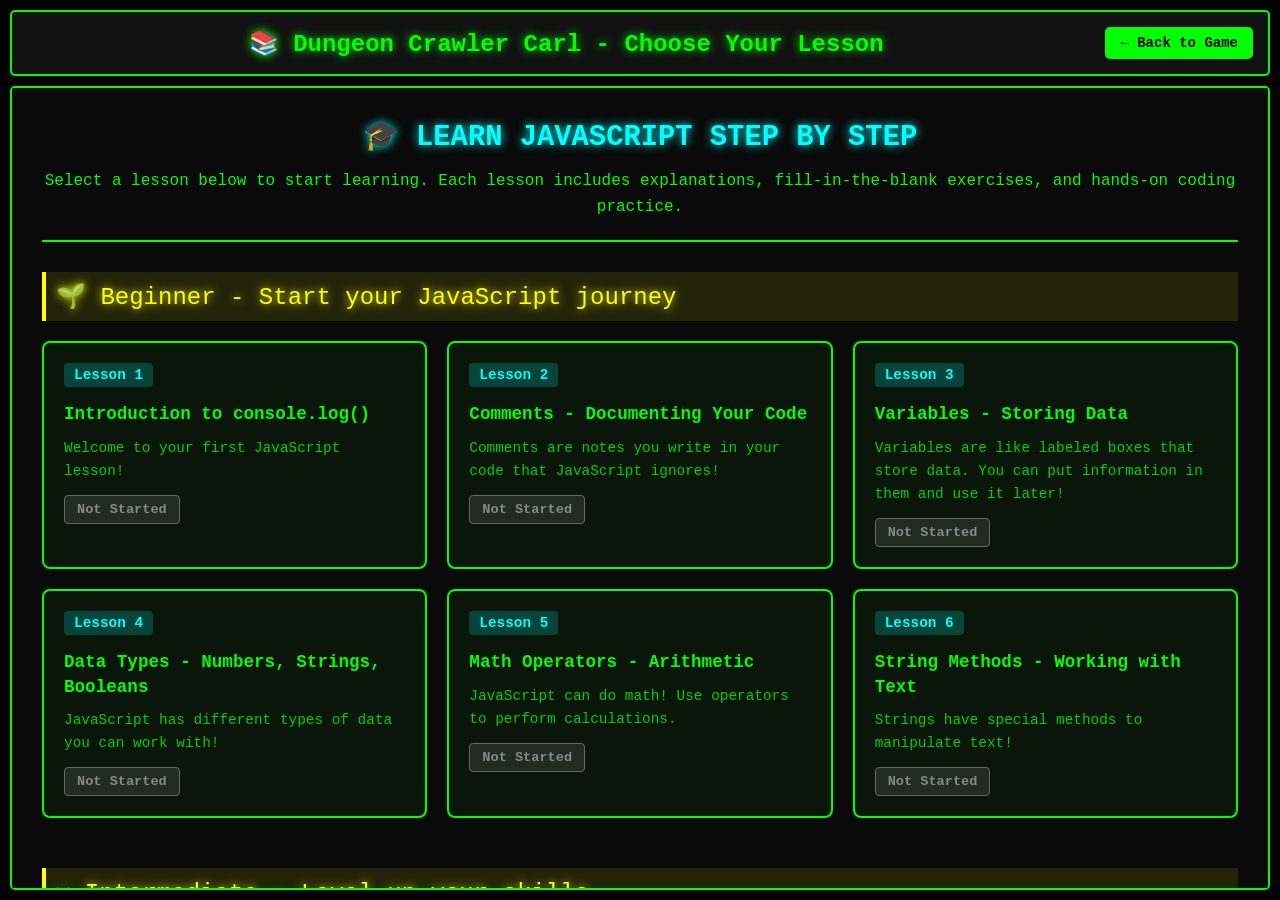
==== lesson-view.html @ 5ca2352c "Create lesson selection page and separate lesson view Co-authored-by: ray-seal <216802940+ray-seal@u" ====
<!DOCTYPE html>
<html lang="en">
<head>
    <meta charset="UTF-8">
    <meta name="viewport" content="width=device-width, initial-scale=1.0">
    <meta name="theme-color" content="#000000">
    <meta name="description" content="Learn JavaScript coding concepts step by step">
    <title>Lesson - Dungeon Crawler Carl</title>
    <link rel="manifest" href="manifest.json">
    <link rel="stylesheet" href="styles.css">
    <link rel="stylesheet" href="lesson-view.css">
    <link rel="icon" type="image/png" href="icon.png">
    <link rel="apple-touch-icon" href="icon.png">
</head>
<body>
    <div class="lessons-container">
        <!-- Title Bar -->
        <header class="title-bar">
            <h1>📚 Dungeon Crawler Carl - Lesson</h1>
            <button id="backToLessons" class="btn-back">← Back to Lessons</button>
        </header>

        <!-- Lesson Content -->
        <section class="lesson-content">
            <div id="lessonTitle" class="lesson-title"></div>
            
            <!-- Explanation Section -->
            <div class="lesson-section">
                <h2>📖 What You'll Learn</h2>
                <div id="lessonExplanation" class="lesson-explanation"></div>
            </div>

            <!-- Fill in the Blanks Section -->
            <div class="lesson-section">
                <h2>✏️ Fill in the Blanks</h2>
                <div id="fillInBlanks" class="fill-in-blanks"></div>
                <button id="checkBlanks" class="btn-check">Check Answer</button>
                <div id="blanksResult" class="result-message"></div>
            </div>

            <!-- Your Turn Section -->
            <div class="lesson-section">
                <h2>🎯 Your Turn - Practice</h2>
                <div id="practicePrompt" class="practice-prompt"></div>
                <textarea id="practiceEditor" class="practice-editor" placeholder="// Write your JavaScript code here..."></textarea>
                <button id="runPractice" class="btn-run">Run Code ▶</button>
                <div id="practiceOutput" class="practice-output"></div>
            </div>

            <!-- Navigation -->
            <div class="lesson-navigation">
                <button id="prevLesson" class="btn-nav">← Previous Lesson</button>
                <button id="nextLesson" class="btn-nav">Next Lesson →</button>
            </div>
        </section>

        <!-- Lesson List Sidebar -->
        <aside class="lesson-sidebar">
            <h2>Available Lessons</h2>
            <div id="lessonList" class="lesson-list"></div>
        </aside>
    </div>

    <script src="save-manager.js"></script>
    <script src="lesson-data.js"></script>
    <script src="lesson-view.js"></script>
</body>
</html>
---- styles.css ----
* {
    margin: 0;
    padding: 0;
    box-sizing: border-box;
}

body {
    font-family: 'Courier New', monospace;
    background-color: #000000;
    color: #00ff00;
    overflow: hidden;
    height: 100vh;
}

.container {
    display: flex;
    flex-direction: column;
    height: 100vh;
    padding: 10px;
    gap: 10px;
}

/* Title Bar */
.title-bar {
    background-color: #111;
    padding: 15px;
    border: 2px solid #00ff00;
    border-radius: 5px;
    text-align: center;
    position: relative;
    display: flex;
    align-items: center;
    justify-content: center;
}

.title-bar h1 {
    font-size: 1.5rem;
    color: #00ff00;
    text-shadow: 0 0 10px #00ff00;
    flex: 1;
}

.btn-lessons {
    position: absolute;
    right: 15px;
    padding: 8px 15px;
    background-color: #00ff00;
    color: #000;
    border: none;
    border-radius: 3px;
    font-family: 'Courier New', monospace;
    font-weight: bold;
    font-size: 0.9rem;
    cursor: pointer;
    transition: all 0.3s ease;
}

.btn-lessons:hover {
    background-color: #00cc00;
    transform: translateY(-2px);
    box-shadow: 0 4px 8px rgba(0, 255, 0, 0.3);
}

.btn-lessons:active {
    transform: translateY(0);
}

/* Section Headers */
h2 {
    font-size: 1rem;
    margin-bottom: 8px;
    color: #00ff00;
    text-transform: uppercase;
}

/* Code Editor Section */
.code-section {
    flex: 1;
    min-height: 0;
    display: flex;
    flex-direction: column;
}

.code-editor-wrapper {
    flex: 1;
    display: flex;
    flex-direction: column;
    border: 2px solid #00ff00;
    border-radius: 5px;
    background-color: #0a0a0a;
    padding: 10px;
}

.code-editor {
    flex: 1;
    width: 100%;
    background-color: #0a0a0a;
    color: #00ff00;
    border: none;
    font-family: 'Courier New', monospace;
    font-size: 14px;
    resize: none;
    outline: none;
    padding: 10px;
}

.btn-run {
    margin-top: 10px;
    padding: 10px 20px;
    background-color: #00ff00;
    color: #000;
    border: none;
    border-radius: 5px;
    font-family: 'Courier New', monospace;
    font-size: 14px;
    font-weight: bold;
    cursor: pointer;
    transition: all 0.3s;
}

.btn-run:hover {
    background-color: #00cc00;
    box-shadow: 0 0 15px #00ff00;
}

.btn-run:active {
    transform: scale(0.95);
}

/* Gameplay Section */
.gameplay-section {
    flex: 1;
    min-height: 0;
    display: flex;
    flex-direction: column;
}

.gameplay-text {
    flex: 1;
    overflow-y: auto;
    border: 2px solid #00ff00;
    border-radius: 5px;
    background-color: #0a0a0a;
    padding: 15px;
    font-size: 14px;
    line-height: 1.6;
}

.gameplay-text p {
    margin-bottom: 10px;
}

.gameplay-text .highlight {
    color: #ffff00;
    font-weight: bold;
}

.gameplay-text .enemy {
    color: #ff0000;
    font-weight: bold;
}

.gameplay-text .success {
    color: #00ffff;
    font-weight: bold;
}

/* Terminal Section */
.terminal-section {
    flex: 0.8;
    min-height: 0;
    display: flex;
    flex-direction: column;
}

.terminal-output {
    flex: 1;
    overflow-y: auto;
    border: 2px solid #00ff00;
    border-top-left-radius: 5px;
    border-top-right-radius: 5px;
    background-color: #0a0a0a;
    padding: 10px;
    font-size: 13px;
    line-height: 1.5;
}

.terminal-controls {
    display: flex;
    justify-content: flex-end;
    padding: 5px 10px;
    border: 2px solid #00ff00;
    border-top: none;
    background-color: #0a0a0a;
}

.btn-terminal {
    padding: 8px 15px;
    background-color: #00ff00;
    color: #000;
    border: none;
    border-radius: 3px;
    font-family: 'Courier New', monospace;
    font-size: 12px;
    font-weight: bold;
    cursor: pointer;
    transition: all 0.3s;
}

.btn-terminal:hover {
    background-color: #00cc00;
    box-shadow: 0 0 10px #00ff00;
}

.btn-terminal:active {
    transform: scale(0.95);
}

.terminal-input-wrapper {
    display: flex;
    align-items: center;
    border: 2px solid #00ff00;
    border-top: none;
    border-bottom-left-radius: 5px;
    border-bottom-right-radius: 5px;
    background-color: #0a0a0a;
    padding: 10px;
}

.terminal-prompt {
    color: #00ff00;
    font-weight: bold;
    margin-right: 5px;
}

.terminal-input {
    flex: 1;
    background-color: transparent;
    color: #00ff00;
    border: none;
    font-family: 'Courier New', monospace;
    font-size: 14px;
    outline: none;
}

/* Scrollbar Styling */
::-webkit-scrollbar {
    width: 8px;
}

::-webkit-scrollbar-track {
    background: #0a0a0a;
}

::-webkit-scrollbar-thumb {
    background: #00ff00;
    border-radius: 4px;
}

::-webkit-scrollbar-thumb:hover {
    background: #00cc00;
}

/* Mobile Responsive */
@media (max-width: 768px) {
    .title-bar h1 {
        font-size: 1.2rem;
    }

    h2 {
        font-size: 0.9rem;
    }

    .code-editor,
    .gameplay-text,
    .terminal-output,
    .terminal-input {
        font-size: 12px;
    }

    .container {
        padding: 5px;
        gap: 5px;
    }
}

/* Animations */
@keyframes blink {
    0%, 50% {
        opacity: 1;
    }
    51%, 100% {
        opacity: 0;
    }
}

.cursor {
    animation: blink 1s infinite;
}
---- lesson-view.css ----
/* Lessons Page Specific Styles */
.lessons-container {
    display: grid;
    grid-template-columns: 1fr 300px;
    grid-template-rows: auto 1fr;
    height: 100vh;
    padding: 10px;
    gap: 10px;
}

.lessons-container .title-bar {
    grid-column: 1 / -1;
    display: flex;
    justify-content: space-between;
    align-items: center;
}

.btn-back {
    padding: 8px 15px;
    background-color: #00ff00;
    color: #000;
    border: none;
    border-radius: 5px;
    font-family: 'Courier New', monospace;
    font-size: 14px;
    font-weight: bold;
    cursor: pointer;
    transition: all 0.3s;
}

.btn-back:hover {
    background-color: #00cc00;
    box-shadow: 0 0 15px #00ff00;
}

.lesson-content {
    overflow-y: auto;
    border: 2px solid #00ff00;
    border-radius: 5px;
    background-color: #0a0a0a;
    padding: 20px;
}

.lesson-title {
    font-size: 1.8rem;
    color: #ffff00;
    margin-bottom: 20px;
    text-align: center;
    text-shadow: 0 0 10px #ffff00;
}

.lesson-section {
    margin-bottom: 30px;
    padding: 15px;
    border: 1px solid #00ff00;
    border-radius: 5px;
    background-color: rgba(0, 255, 0, 0.05);
}

.lesson-section h2 {
    color: #00ffff;
    margin-bottom: 15px;
    font-size: 1.2rem;
}

.lesson-explanation {
    color: #00ff00;
    line-height: 1.8;
    font-size: 14px;
}

.lesson-explanation p {
    margin-bottom: 12px;
}

.lesson-explanation code {
    background-color: #1a1a1a;
    padding: 2px 6px;
    border-radius: 3px;
    color: #ffff00;
    font-family: 'Courier New', monospace;
}

.lesson-explanation pre {
    background-color: #1a1a1a;
    padding: 12px;
    border-radius: 5px;
    border: 1px solid #00ff00;
    overflow-x: auto;
    margin: 10px 0;
}

.lesson-explanation pre code {
    background: none;
    padding: 0;
    color: #00ff00;
}

/* Fill in the Blanks */
.fill-in-blanks {
    font-family: 'Courier New', monospace;
    font-size: 16px;
    line-height: 2;
    color: #00ff00;
    margin-bottom: 15px;
}

.blank-input {
    background-color: #1a1a1a;
    color: #ffff00;
    border: 2px solid #00ff00;
    border-radius: 3px;
    padding: 4px 8px;
    font-family: 'Courier New', monospace;
    font-size: 16px;
    min-width: 150px;
    outline: none;
}

.blank-input:focus {
    border-color: #00ffff;
    box-shadow: 0 0 10px rgba(0, 255, 255, 0.5);
}

.blank-input.correct {
    border-color: #00ff00;
    background-color: rgba(0, 255, 0, 0.2);
}

.blank-input.incorrect {
    border-color: #ff0000;
    background-color: rgba(255, 0, 0, 0.2);
}

.btn-check {
    padding: 10px 20px;
    background-color: #00ffff;
    color: #000;
    border: none;
    border-radius: 5px;
    font-family: 'Courier New', monospace;
    font-size: 14px;
    font-weight: bold;
    cursor: pointer;
    transition: all 0.3s;
}

.btn-check:hover {
    background-color: #00cccc;
    box-shadow: 0 0 15px #00ffff;
}

.result-message {
    margin-top: 15px;
    padding: 10px;
    border-radius: 5px;
    font-weight: bold;
    display: none;
}

.result-message.show {
    display: block;
}

.result-message.success {
    background-color: rgba(0, 255, 0, 0.2);
    border: 2px solid #00ff00;
    color: #00ff00;
}

.result-message.error {
    background-color: rgba(255, 0, 0, 0.2);
    border: 2px solid #ff0000;
    color: #ff0000;
}

/* Your Turn Section */
.practice-prompt {
    color: #00ff00;
    margin-bottom: 15px;
    font-size: 14px;
    line-height: 1.6;
}

.practice-editor {
    width: 100%;
    min-height: 150px;
    background-color: #0a0a0a;
    color: #00ff00;
    border: 2px solid #00ff00;
    border-radius: 5px;
    font-family: 'Courier New', monospace;
    font-size: 14px;
    padding: 10px;
    resize: vertical;
    outline: none;
    margin-bottom: 10px;
}

.practice-editor:focus {
    border-color: #00ffff;
    box-shadow: 0 0 10px rgba(0, 255, 255, 0.3);
}

.practice-output {
    background-color: #1a1a1a;
    border: 2px solid #00ff00;
    border-radius: 5px;
    padding: 15px;
    min-height: 80px;
    margin-top: 15px;
    font-family: 'Courier New', monospace;
    font-size: 13px;
    display: none;
}

.practice-output.show {
    display: block;
}

.practice-output .output-line {
    color: #00ff00;
    margin-bottom: 5px;
}

.practice-output .error-line {
    color: #ff0000;
}

.practice-output .success-line {
    color: #00ffff;
    font-weight: bold;
}

/* Lesson Navigation */
.lesson-navigation {
    display: flex;
    justify-content: space-between;
    margin-top: 30px;
    padding-top: 20px;
    border-top: 2px solid #00ff00;
}

.btn-nav {
    padding: 10px 20px;
    background-color: #00ff00;
    color: #000;
    border: none;
    border-radius: 5px;
    font-family: 'Courier New', monospace;
    font-size: 14px;
    font-weight: bold;
    cursor: pointer;
    transition: all 0.3s;
}

.btn-nav:hover:not(:disabled) {
    background-color: #00cc00;
    box-shadow: 0 0 15px #00ff00;
}

.btn-nav:disabled {
    background-color: #333;
    color: #666;
    cursor: not-allowed;
}

/* Lesson Sidebar */
.lesson-sidebar {
    overflow-y: auto;
    border: 2px solid #00ff00;
    border-radius: 5px;
    background-color: #0a0a0a;
    padding: 15px;
}

.lesson-sidebar h2 {
    color: #00ffff;
    margin-bottom: 15px;
    font-size: 1rem;
}

.lesson-list {
    display: flex;
    flex-direction: column;
    gap: 10px;
}

.lesson-item {
    padding: 12px;
    background-color: rgba(0, 255, 0, 0.1);
    border: 2px solid #00ff00;
    border-radius: 5px;
    cursor: pointer;
    transition: all 0.3s;
    font-size: 13px;
    color: #00ff00;
}

.lesson-item:hover {
    background-color: rgba(0, 255, 0, 0.2);
    box-shadow: 0 0 10px rgba(0, 255, 0, 0.3);
}

.lesson-item.active {
    background-color: rgba(0, 255, 255, 0.2);
    border-color: #00ffff;
    color: #00ffff;
    box-shadow: 0 0 15px rgba(0, 255, 255, 0.5);
}

.lesson-item.completed {
    opacity: 0.7;
}

.lesson-item.completed::before {
    content: '✓ ';
    color: #00ff00;
    font-weight: bold;
}

.lesson-item.locked {
    opacity: 0.5;
    cursor: not-allowed;
}

.lesson-item.locked::before {
    content: '🔒 ';
}

/* Mobile Responsive */
@media (max-width: 968px) {
    .lessons-container {
        grid-template-columns: 1fr;
        grid-template-rows: auto 1fr auto;
    }

    .lesson-sidebar {
        grid-column: 1;
        max-height: 200px;
    }

    .lessons-container .title-bar {
        flex-direction: column;
        gap: 10px;
    }

    .lesson-navigation {
        flex-direction: column;
        gap: 10px;
    }
}

/* Lesson Level Headers */
.lesson-level-header {
    font-size: 14px;
    font-weight: bold;
    color: #ffff00;
    margin-top: 15px;
    margin-bottom: 10px;
    padding: 8px 10px;
    background-color: rgba(255, 255, 0, 0.1);
    border-left: 4px solid #ffff00;
    text-transform: uppercase;
    letter-spacing: 1px;
}

.lesson-level-header:first-child {
    margin-top: 0;
}

/* Lesson Checkmark */
.lesson-checkmark {
    color: #00ff00;
    font-weight: bold;
    margin-right: 5px;
}

/* Remove the duplicate ::before pseudo-element for completed lessons */
.lesson-item.completed::before {
    content: none;
}
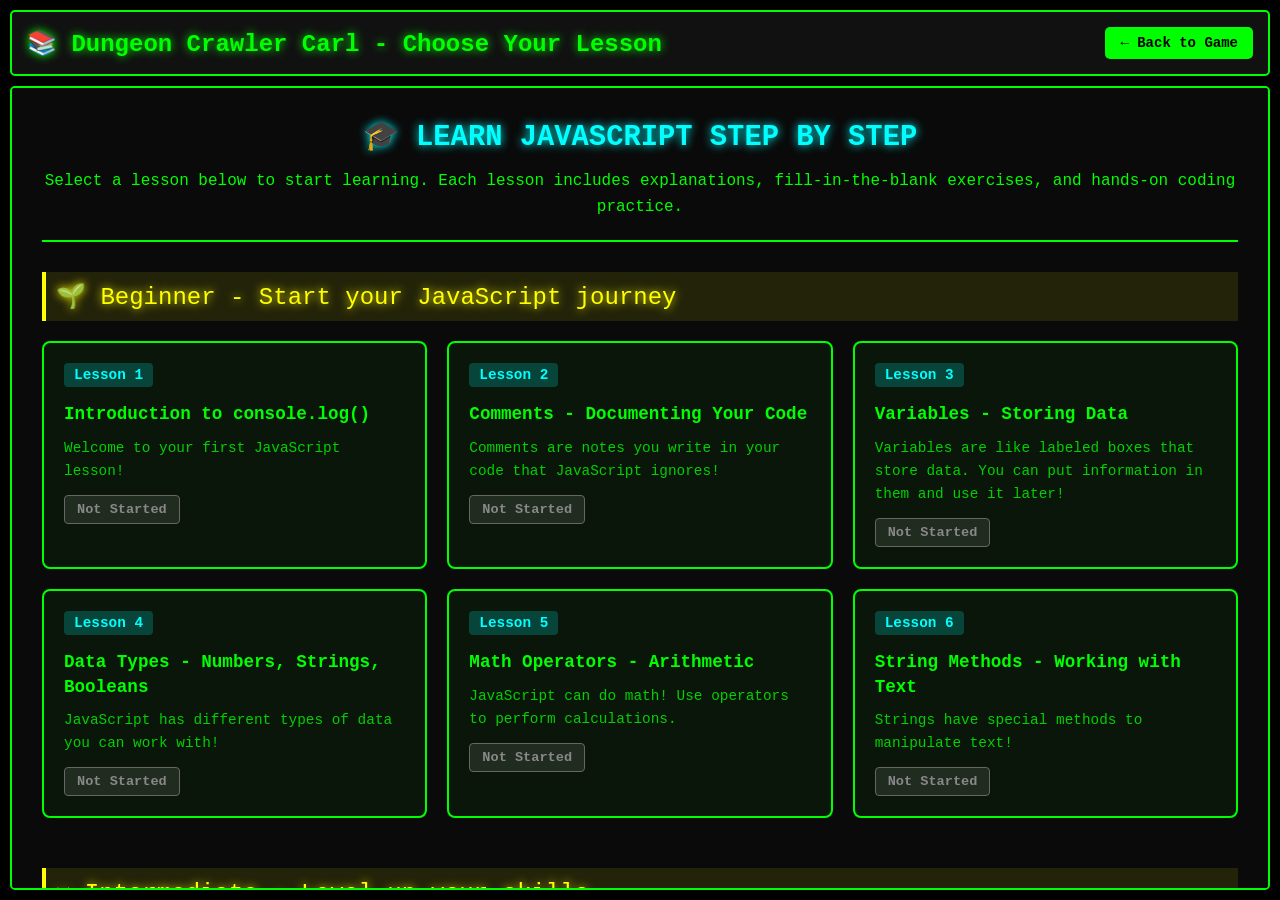
==== commit a8731b91: "Update lesson-view UI to support multiple question types with navigation Co-authored-by: ray-seal <2" ====
--- a/lesson-view.html
+++ b/lesson-view.html
@@ -30,24 +30,30 @@
                 <div id="lessonExplanation" class="lesson-explanation"></div>
             </div>
 
-            <!-- Fill in the Blanks Section -->
+            <!-- Questions Section -->
             <div class="lesson-section">
-                <h2>✏️ Fill in the Blanks</h2>
-                <div id="fillInBlanks" class="fill-in-blanks"></div>
-                <button id="checkBlanks" class="btn-check">Check Answer</button>
-                <div id="blanksResult" class="result-message"></div>
+                <div class="question-header">
+                    <h2>❓ Questions</h2>
+                    <div id="questionCounter" class="question-counter"></div>
+                </div>
+                
+                <!-- Question Container -->
+                <div id="questionContainer" class="question-container"></div>
+                
+                <!-- Check Answer Button -->
+                <button id="checkAnswer" class="btn-check">Check Answer</button>
+                
+                <!-- Result Message -->
+                <div id="questionResult" class="result-message"></div>
+
+                <!-- Question Navigation -->
+                <div class="question-navigation">
+                    <button id="prevQuestion" class="btn-question-nav">← Previous</button>
+                    <button id="nextQuestion" class="btn-question-nav">Next →</button>
+                </div>
             </div>
 
-            <!-- Your Turn Section -->
-            <div class="lesson-section">
-                <h2>🎯 Your Turn - Practice</h2>
-                <div id="practicePrompt" class="practice-prompt"></div>
-                <textarea id="practiceEditor" class="practice-editor" placeholder="// Write your JavaScript code here..."></textarea>
-                <button id="runPractice" class="btn-run">Run Code ▶</button>
-                <div id="practiceOutput" class="practice-output"></div>
-            </div>
-
-            <!-- Navigation -->
+            <!-- Lesson Navigation -->
             <div class="lesson-navigation">
                 <button id="prevLesson" class="btn-nav">← Previous Lesson</button>
                 <button id="nextLesson" class="btn-nav">Next Lesson →</button>
--- a/styles.css
+++ b/styles.css
@@ -27,32 +27,35 @@
     border: 2px solid #00ff00;
     border-radius: 5px;
     text-align: center;
-    position: relative;
-    display: flex;
-    align-items: center;
-    justify-content: center;
 }
 
 .title-bar h1 {
     font-size: 1.5rem;
     color: #00ff00;
     text-shadow: 0 0 10px #00ff00;
-    flex: 1;
+    margin: 0;
+}
+
+/* Lessons Button Container */
+.lessons-button-container {
+    display: flex;
+    justify-content: center;
+    padding: 0;
 }
 
 .btn-lessons {
-    position: absolute;
-    right: 15px;
-    padding: 8px 15px;
+    padding: 10px 20px;
     background-color: #00ff00;
     color: #000;
     border: none;
-    border-radius: 3px;
-    font-family: 'Courier New', monospace;
-    font-weight: bold;
-    font-size: 0.9rem;
+    border-radius: 5px;
+    font-family: 'Courier New', monospace;
+    font-weight: bold;
+    font-size: 1rem;
     cursor: pointer;
     transition: all 0.3s ease;
+    width: 100%;
+    max-width: 300px;
 }
 
 .btn-lessons:hover {
@@ -264,7 +267,13 @@
 /* Mobile Responsive */
 @media (max-width: 768px) {
     .title-bar h1 {
-        font-size: 1.2rem;
+        font-size: 1.1rem;
+        line-height: 1.3;
+    }
+
+    .btn-lessons {
+        font-size: 0.95rem;
+        padding: 10px 15px;
     }
 
     h2 {
--- a/lesson-view.css
+++ b/lesson-view.css
@@ -96,6 +96,67 @@
     color: #00ff00;
 }
 
+/* Question Header */
+.question-header {
+    display: flex;
+    justify-content: space-between;
+    align-items: center;
+    margin-bottom: 15px;
+}
+
+.question-counter {
+    color: #ffff00;
+    font-size: 14px;
+    font-weight: bold;
+}
+
+/* Question Container */
+.question-container {
+    margin-bottom: 15px;
+    min-height: 100px;
+}
+
+.question-text {
+    color: #00ff00;
+    font-size: 16px;
+    margin-bottom: 15px;
+    line-height: 1.6;
+}
+
+/* Multiple Choice Options */
+.options-container {
+    display: flex;
+    flex-direction: column;
+    gap: 10px;
+}
+
+.option-item {
+    display: flex;
+    align-items: center;
+    padding: 12px;
+    background-color: rgba(0, 255, 0, 0.1);
+    border: 2px solid #00ff00;
+    border-radius: 5px;
+    cursor: pointer;
+    transition: all 0.3s;
+}
+
+.option-item:hover {
+    background-color: rgba(0, 255, 0, 0.2);
+    box-shadow: 0 0 10px rgba(0, 255, 0, 0.3);
+}
+
+.option-item input[type="radio"] {
+    margin-right: 10px;
+    cursor: pointer;
+}
+
+.option-item label {
+    color: #00ff00;
+    cursor: pointer;
+    flex: 1;
+}
+
 /* Fill in the Blanks */
 .fill-in-blanks {
     font-family: 'Courier New', monospace;
@@ -130,6 +191,57 @@
 .blank-input.incorrect {
     border-color: #ff0000;
     background-color: rgba(255, 0, 0, 0.2);
+}
+
+/* Practice Editor (for code questions) */
+.practice-editor {
+    width: 100%;
+    min-height: 150px;
+    background-color: #0a0a0a;
+    color: #00ff00;
+    border: 2px solid #00ff00;
+    border-radius: 5px;
+    font-family: 'Courier New', monospace;
+    font-size: 14px;
+    padding: 10px;
+    resize: vertical;
+    outline: none;
+    margin-bottom: 10px;
+}
+
+.practice-editor:focus {
+    border-color: #00ffff;
+    box-shadow: 0 0 10px rgba(0, 255, 255, 0.3);
+}
+
+.practice-output {
+    background-color: #1a1a1a;
+    border: 2px solid #00ff00;
+    border-radius: 5px;
+    padding: 15px;
+    min-height: 80px;
+    margin-top: 15px;
+    font-family: 'Courier New', monospace;
+    font-size: 13px;
+    display: none;
+}
+
+.practice-output.show {
+    display: block;
+}
+
+.practice-output .output-line {
+    color: #00ff00;
+    margin-bottom: 5px;
+}
+
+.practice-output .error-line {
+    color: #ff0000;
+}
+
+.practice-output .success-line {
+    color: #00ffff;
+    font-weight: bold;
 }
 
 .btn-check {
@@ -174,62 +286,44 @@
     color: #ff0000;
 }
 
-/* Your Turn Section */
-.practice-prompt {
-    color: #00ff00;
-    margin-bottom: 15px;
-    font-size: 14px;
-    line-height: 1.6;
-}
-
-.practice-editor {
-    width: 100%;
-    min-height: 150px;
-    background-color: #0a0a0a;
-    color: #00ff00;
-    border: 2px solid #00ff00;
-    border-radius: 5px;
-    font-family: 'Courier New', monospace;
-    font-size: 14px;
-    padding: 10px;
-    resize: vertical;
-    outline: none;
-    margin-bottom: 10px;
-}
-
-.practice-editor:focus {
-    border-color: #00ffff;
-    box-shadow: 0 0 10px rgba(0, 255, 255, 0.3);
-}
-
-.practice-output {
-    background-color: #1a1a1a;
-    border: 2px solid #00ff00;
-    border-radius: 5px;
-    padding: 15px;
-    min-height: 80px;
-    margin-top: 15px;
+.result-message small {
+    display: block;
+    margin-top: 5px;
+    font-size: 12px;
+    opacity: 0.9;
+}
+
+/* Question Navigation */
+.question-navigation {
+    display: flex;
+    justify-content: space-between;
+    margin-top: 20px;
+    padding-top: 15px;
+    border-top: 1px solid #00ff00;
+}
+
+.btn-question-nav {
+    padding: 8px 16px;
+    background-color: #ffff00;
+    color: #000;
+    border: none;
+    border-radius: 5px;
     font-family: 'Courier New', monospace;
     font-size: 13px;
-    display: none;
-}
-
-.practice-output.show {
-    display: block;
-}
-
-.practice-output .output-line {
-    color: #00ff00;
-    margin-bottom: 5px;
-}
-
-.practice-output .error-line {
-    color: #ff0000;
-}
-
-.practice-output .success-line {
-    color: #00ffff;
-    font-weight: bold;
+    font-weight: bold;
+    cursor: pointer;
+    transition: all 0.3s;
+}
+
+.btn-question-nav:hover:not(:disabled) {
+    background-color: #cccc00;
+    box-shadow: 0 0 15px #ffff00;
+}
+
+.btn-question-nav:disabled {
+    background-color: #333;
+    color: #666;
+    cursor: not-allowed;
 }
 
 /* Lesson Navigation */
@@ -333,6 +427,8 @@
     .lessons-container {
         grid-template-columns: 1fr;
         grid-template-rows: auto 1fr auto;
+        padding: 5px;
+        gap: 5px;
     }
 
     .lesson-sidebar {
@@ -343,11 +439,58 @@
     .lessons-container .title-bar {
         flex-direction: column;
         gap: 10px;
+        padding: 12px;
+    }
+
+    .lessons-container .title-bar h1 {
+        font-size: 1.1rem;
+        line-height: 1.3;
+    }
+
+    .btn-back {
+        width: 100%;
+        max-width: 200px;
+    }
+
+    .lesson-content {
+        padding: 12px;
+    }
+
+    .lesson-title {
+        font-size: 1.3rem;
+        line-height: 1.3;
+    }
+
+    .lesson-section {
+        padding: 12px;
+        margin-bottom: 20px;
+    }
+
+    .lesson-section h2 {
+        font-size: 1rem;
+    }
+
+    .lesson-explanation {
+        font-size: 13px;
+        line-height: 1.6;
     }
 
     .lesson-navigation {
         flex-direction: column;
         gap: 10px;
+    }
+
+    .btn-nav {
+        width: 100%;
+    }
+
+    .blank-input {
+        min-width: 100px;
+        font-size: 14px;
+    }
+
+    .practice-editor {
+        font-size: 13px;
     }
 }
 
